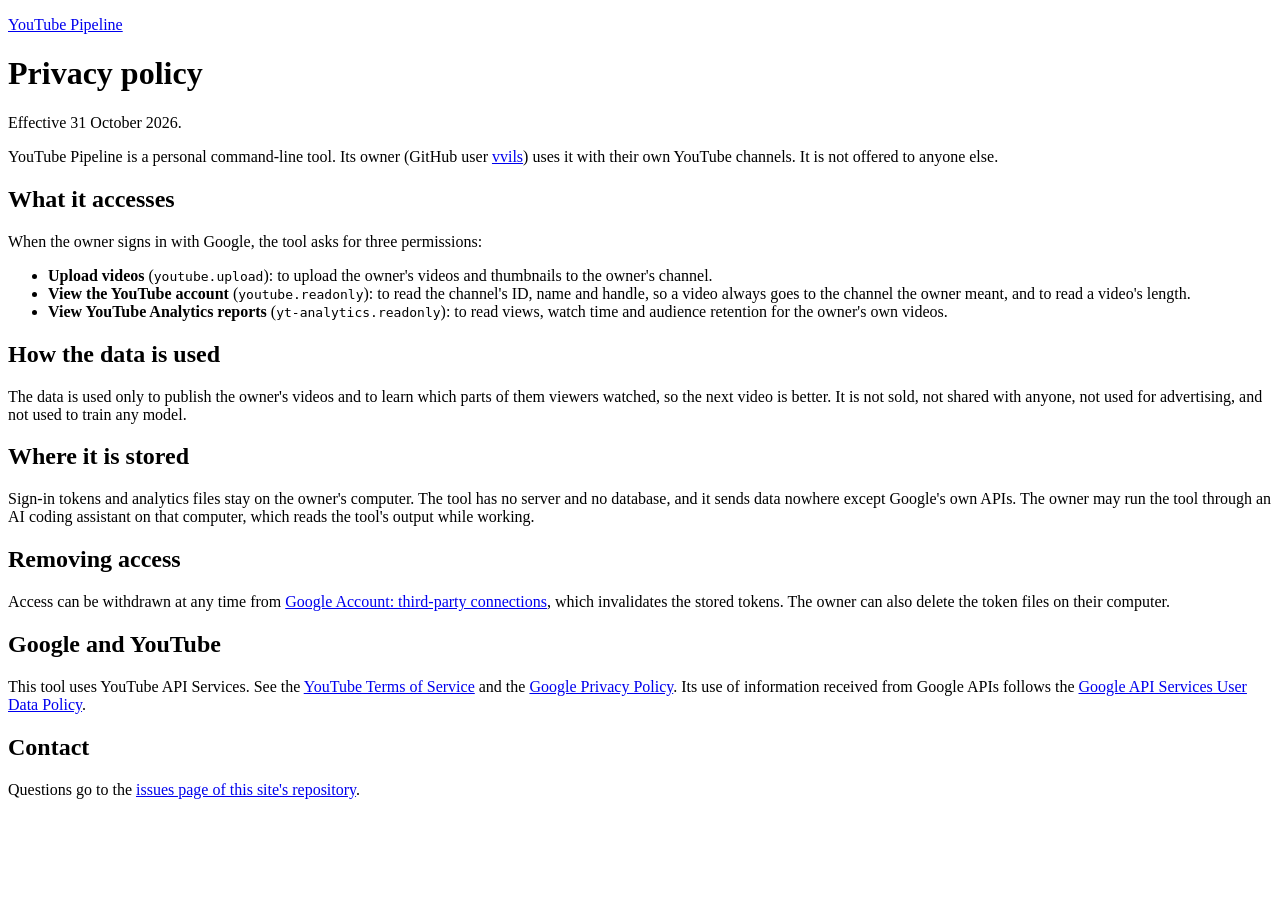
==== privacy.html @ 0f4a2247 "Add homepage and privacy policy for the YouTube Pipeline OAuth app Co-Authored-By: Claude Opus 5.5 <" ====
<!doctype html>
<html lang="en">
<head>
<meta charset="utf-8">
<meta name="viewport" content="width=device-width, initial-scale=1">
<title>Privacy Policy · YouTube Pipeline</title>
<link rel="stylesheet" href="style.css">
</head>
<body>
<main>
  <p><a href="./">YouTube Pipeline</a></p>
  <h1>Privacy policy</h1>
  <p class="lede">Effective 31 October 2026.</p>

  <p>YouTube Pipeline is a personal command-line tool. Its owner (GitHub user <a href="https://github.com/vvils">vvils</a>) uses it with their own YouTube channels. It is not offered to anyone else.</p>

  <h2>What it accesses</h2>
  <p>When the owner signs in with Google, the tool asks for three permissions:</p>
  <ul>
    <li><strong>Upload videos</strong> (<code>youtube.upload</code>): to upload the owner's videos and thumbnails to the owner's channel.</li>
    <li><strong>View the YouTube account</strong> (<code>youtube.readonly</code>): to read the channel's ID, name and handle, so a video always goes to the channel the owner meant, and to read a video's length.</li>
    <li><strong>View YouTube Analytics reports</strong> (<code>yt-analytics.readonly</code>): to read views, watch time and audience retention for the owner's own videos.</li>
  </ul>

  <h2>How the data is used</h2>
  <p>The data is used only to publish the owner's videos and to learn which parts of them viewers watched, so the next video is better. It is not sold, not shared with anyone, not used for advertising, and not used to train any model.</p>

  <h2>Where it is stored</h2>
  <p>Sign-in tokens and analytics files stay on the owner's computer. The tool has no server and no database, and it sends data nowhere except Google's own APIs. The owner may run the tool through an AI coding assistant on that computer, which reads the tool's output while working.</p>

  <h2>Removing access</h2>
  <p>Access can be withdrawn at any time from <a href="https://myaccount.google.com/permissions">Google Account: third-party connections</a>, which invalidates the stored tokens. The owner can also delete the token files on their computer.</p>

  <h2>Google and YouTube</h2>
  <p>This tool uses YouTube API Services. See the <a href="https://www.youtube.com/t/terms">YouTube Terms of Service</a> and the <a href="https://policies.google.com/privacy">Google Privacy Policy</a>. Its use of information received from Google APIs follows the <a href="https://developers.google.com/terms/api-services-user-data-policy">Google API Services User Data Policy</a>.</p>

  <h2>Contact</h2>
  <p>Questions go to the <a href="https://github.com/vvils/youtube-pipeline/issues">issues page of this site's repository</a>.</p>
</main>
</body>
</html>
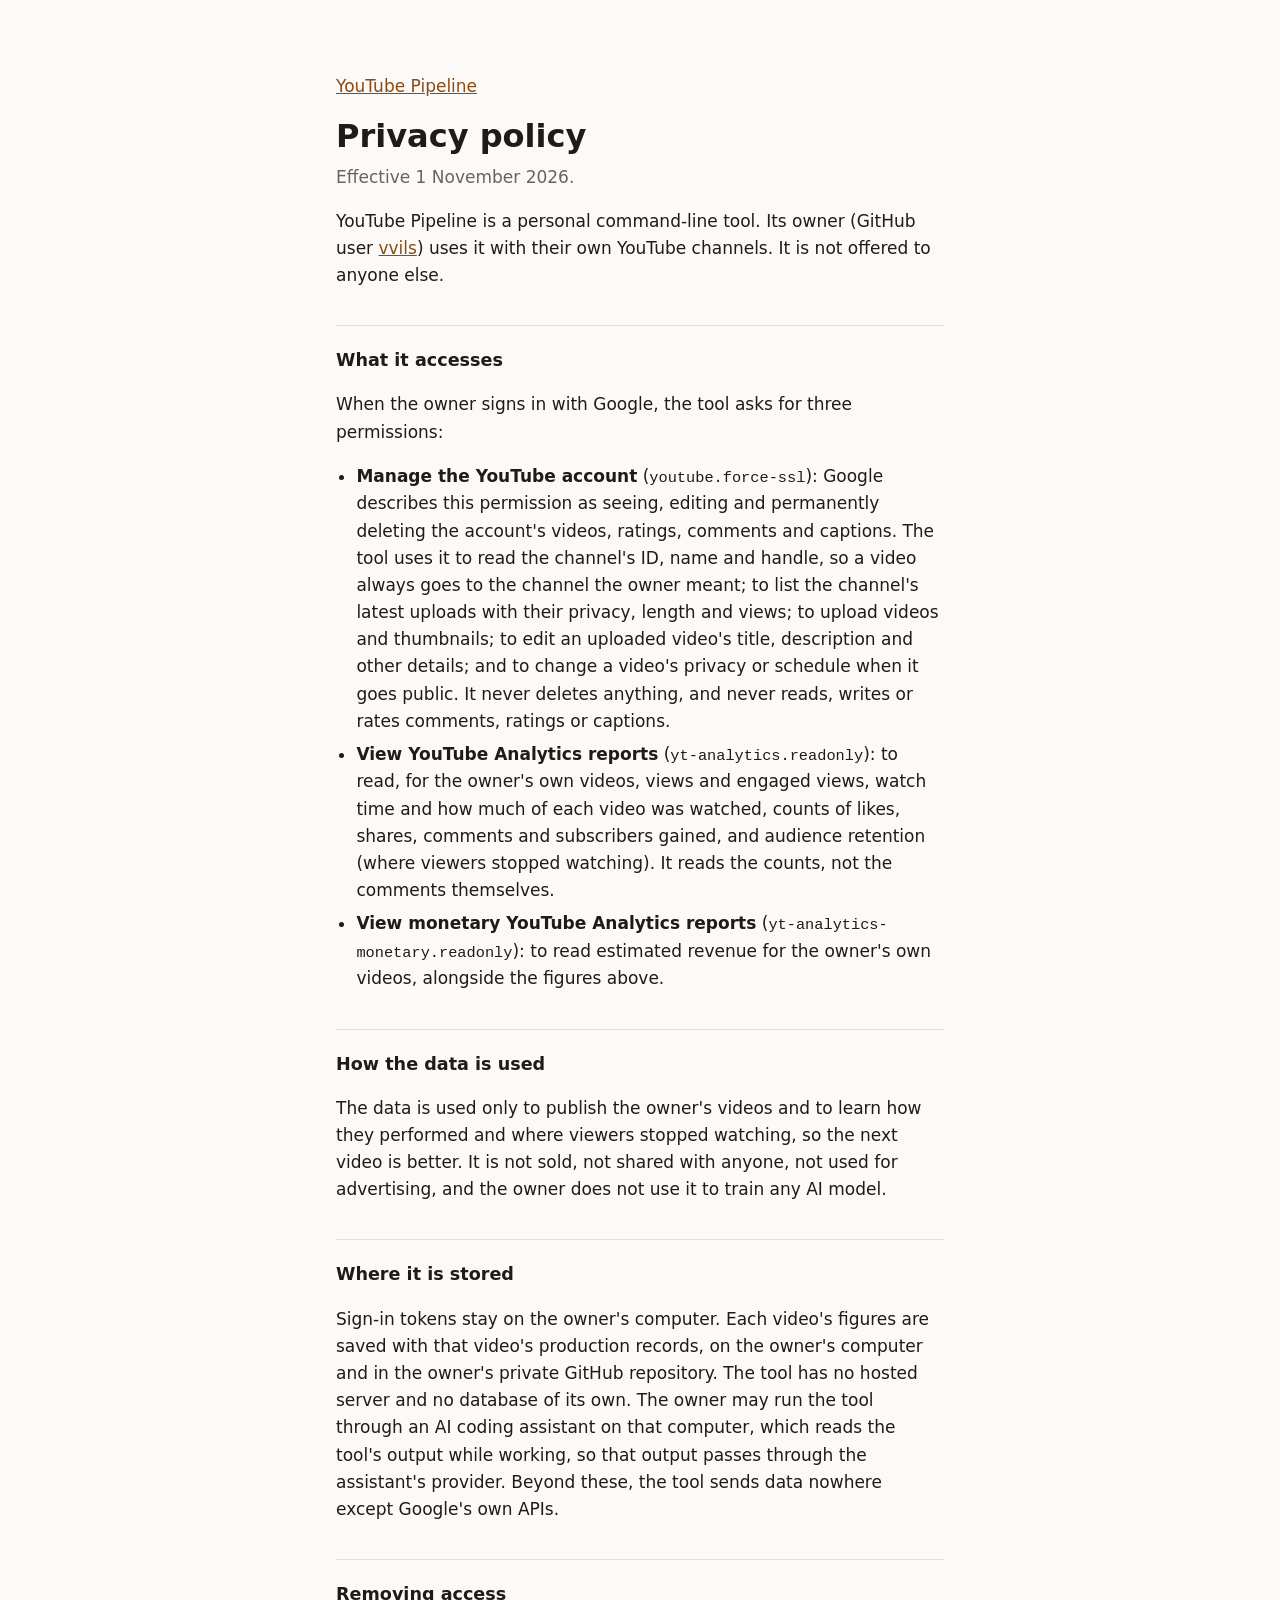
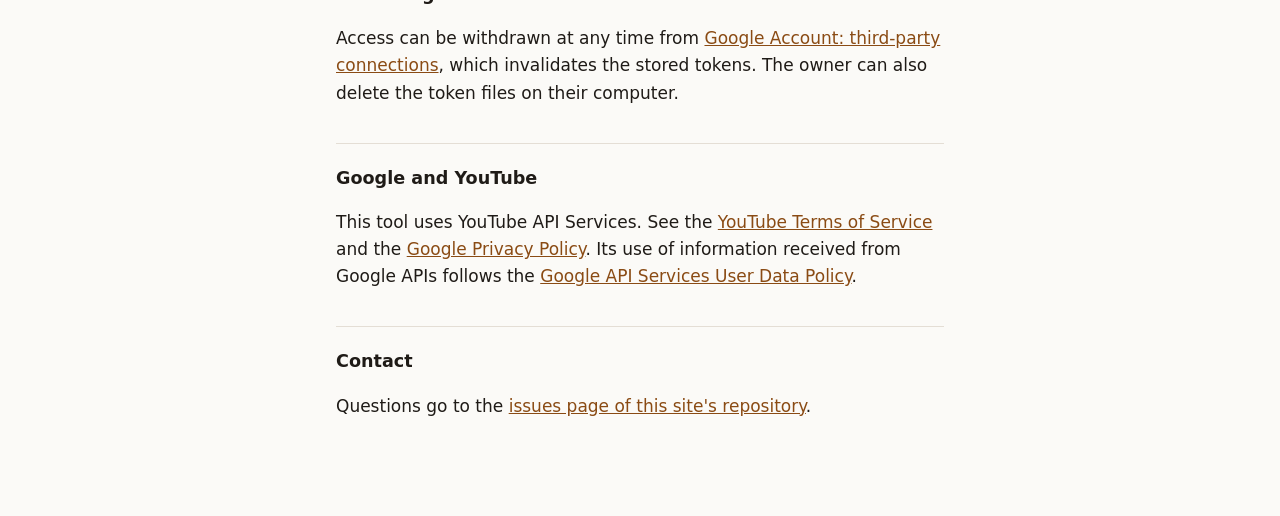
==== commit fbdd9fb7: "Privacy policy: the three permissions the app asks for now, and where figures are kept The app now a" ====
--- a/privacy.html
+++ b/privacy.html
@@ -10,23 +10,23 @@
 <main>
   <p><a href="./">YouTube Pipeline</a></p>
   <h1>Privacy policy</h1>
-  <p class="lede">Effective 31 October 2026.</p>
+  <p class="lede">Effective 1 November 2026.</p>
 
   <p>YouTube Pipeline is a personal command-line tool. Its owner (GitHub user <a href="https://github.com/vvils">vvils</a>) uses it with their own YouTube channels. It is not offered to anyone else.</p>
 
   <h2>What it accesses</h2>
   <p>When the owner signs in with Google, the tool asks for three permissions:</p>
   <ul>
-    <li><strong>Upload videos</strong> (<code>youtube.upload</code>): to upload the owner's videos and thumbnails to the owner's channel.</li>
-    <li><strong>View the YouTube account</strong> (<code>youtube.readonly</code>): to read the channel's ID, name and handle, so a video always goes to the channel the owner meant, and to read a video's length.</li>
-    <li><strong>View YouTube Analytics reports</strong> (<code>yt-analytics.readonly</code>): to read views, watch time and audience retention for the owner's own videos.</li>
+    <li><strong>Manage the YouTube account</strong> (<code>youtube.force-ssl</code>): Google describes this permission as seeing, editing and permanently deleting the account's videos, ratings, comments and captions. The tool uses it to read the channel's ID, name and handle, so a video always goes to the channel the owner meant; to list the channel's latest uploads with their privacy, length and views; to upload videos and thumbnails; to edit an uploaded video's title, description and other details; and to change a video's privacy or schedule when it goes public. It never deletes anything, and never reads, writes or rates comments, ratings or captions.</li>
+    <li><strong>View YouTube Analytics reports</strong> (<code>yt-analytics.readonly</code>): to read, for the owner's own videos, views and engaged views, watch time and how much of each video was watched, counts of likes, shares, comments and subscribers gained, and audience retention (where viewers stopped watching). It reads the counts, not the comments themselves.</li>
+    <li><strong>View monetary YouTube Analytics reports</strong> (<code>yt-analytics-monetary.readonly</code>): to read estimated revenue for the owner's own videos, alongside the figures above.</li>
   </ul>
 
   <h2>How the data is used</h2>
-  <p>The data is used only to publish the owner's videos and to learn which parts of them viewers watched, so the next video is better. It is not sold, not shared with anyone, not used for advertising, and not used to train any model.</p>
+  <p>The data is used only to publish the owner's videos and to learn how they performed and where viewers stopped watching, so the next video is better. It is not sold, not shared with anyone, not used for advertising, and the owner does not use it to train any AI model.</p>
 
   <h2>Where it is stored</h2>
-  <p>Sign-in tokens and analytics files stay on the owner's computer. The tool has no server and no database, and it sends data nowhere except Google's own APIs. The owner may run the tool through an AI coding assistant on that computer, which reads the tool's output while working.</p>
+  <p>Sign-in tokens stay on the owner's computer. Each video's figures are saved with that video's production records, on the owner's computer and in the owner's private GitHub repository. The tool has no hosted server and no database of its own. The owner may run the tool through an AI coding assistant on that computer, which reads the tool's output while working, so that output passes through the assistant's provider. Beyond these, the tool sends data nowhere except Google's own APIs.</p>
 
   <h2>Removing access</h2>
   <p>Access can be withdrawn at any time from <a href="https://myaccount.google.com/permissions">Google Account: third-party connections</a>, which invalidates the stored tokens. The owner can also delete the token files on their computer.</p>
--- a/style.css
+++ b/style.css
@@ -0,0 +1,31 @@
+:root {
+  --bg: #fbfaf7;
+  --text: #1f1b17;
+  --muted: #6b635b;
+  --link: #8a4b14;
+  --rule: #e4ded5;
+}
+@media (prefers-color-scheme: dark) {
+  :root {
+    --bg: #171513;
+    --text: #ece7e0;
+    --muted: #a59d93;
+    --link: #f0b070;
+    --rule: #2f2b27;
+  }
+}
+* { box-sizing: border-box; }
+body {
+  margin: 0;
+  background: var(--bg);
+  color: var(--text);
+  font: 17px/1.6 system-ui, -apple-system, "Segoe UI", Roboto, sans-serif;
+}
+main { max-width: 640px; margin: 0 auto; padding: 56px 16px 80px; }
+h1 { font-size: 2rem; line-height: 1.2; margin: 0 0 8px; }
+h2 { font-size: 1.1rem; margin: 36px 0 8px; padding-top: 20px; border-top: 1px solid var(--rule); }
+.lede { color: var(--muted); margin-top: 0; }
+a { color: var(--link); }
+code { font-size: 0.9em; }
+ul { padding-left: 1.2em; }
+li { margin: 6px 0; }
